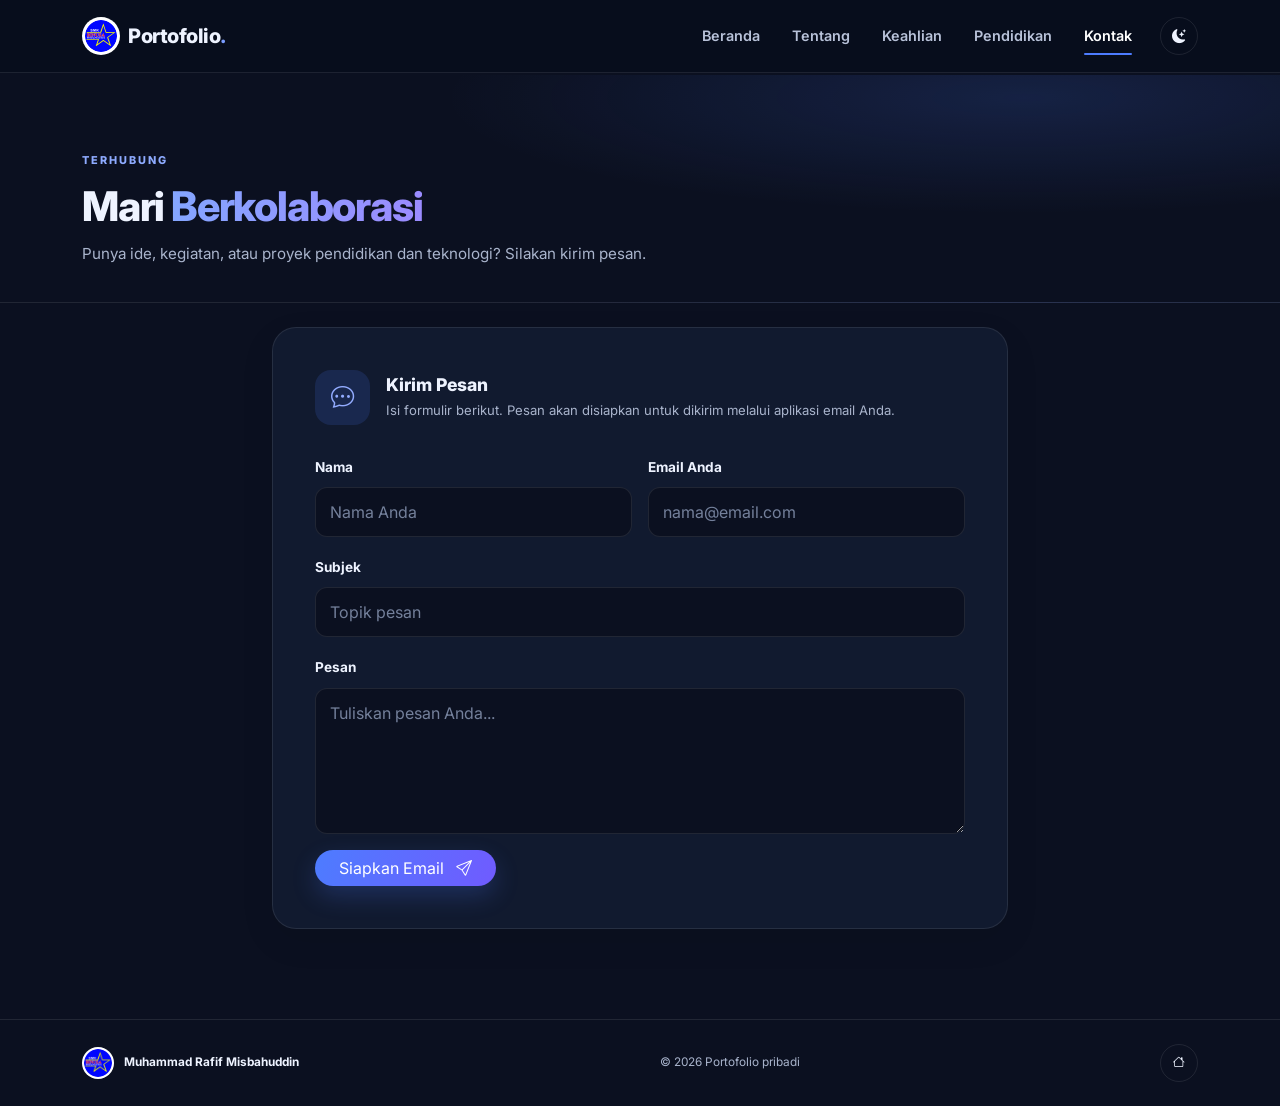
==== kontak.html @ 79b855a7 "Update Project My Profil" ====
<!doctype html>
<html lang="id">
<head>
  <meta charset="utf-8">
  <meta name="viewport" content="width=device-width, initial-scale=1">
  <meta name="description" content="Portofolio profesional Muhammad Rafif Misbahuddin, S.Kom., M.Kom.">
  <title>Kontak | Muhammad Rafif Misbahuddin</title>
  <link href="https://cdn.jsdelivr.net/npm/bootstrap@5.3.3/dist/css/bootstrap.min.css" rel="stylesheet">
  <link href="https://cdn.jsdelivr.net/npm/bootstrap-icons@1.11.3/font/bootstrap-icons.min.css" rel="stylesheet">
  <link rel="preconnect" href="https://fonts.googleapis.com">
  <link rel="preconnect" href="https://fonts.gstatic.com" crossorigin>
  <link href="https://fonts.googleapis.com/css2?family=Inter:wght@400;500;600;700;800&display=swap" rel="stylesheet">
  <link rel="stylesheet" href="style.css">
</head>
<body>
  <nav class="navbar navbar-expand-lg navbar-dark fixed-top nav-glass">
    <div class="container">
      <a class="navbar-brand d-flex align-items-center gap-2" href="index.html">
        <img src="assets/logo-binusa.png" alt="Logo SMK Bintang Nusantara Binusa" class="brand-logo">
        <span>Portofolio<span class="brand-dot">.</span></span>
      </a>
      <button class="navbar-toggler" type="button" data-bs-toggle="collapse" data-bs-target="#navLinks" aria-controls="navLinks" aria-expanded="false" aria-label="Buka navigasi">
        <span class="navbar-toggler-icon"></span>
      </button>
      <div class="collapse navbar-collapse" id="navLinks">
        <ul class="navbar-nav ms-auto align-items-lg-center gap-lg-2">
          <li class="nav-item"><a class="nav-link "  href="index.html">Beranda</a></li>
<li class="nav-item"><a class="nav-link "  href="tentang.html">Tentang</a></li>
<li class="nav-item"><a class="nav-link "  href="keahlian.html">Keahlian</a></li>
<li class="nav-item"><a class="nav-link "  href="pendidikan.html">Pendidikan</a></li>
<li class="nav-item"><a class="nav-link active" aria-current="page" href="kontak.html">Kontak</a></li>
          <li class="nav-item ms-lg-2"><button id="themeToggle" class="btn btn-sm theme-toggle" type="button" aria-label="Ganti tema"><i class="bi bi-moon-stars-fill"></i></button></li>
        </ul>
      </div>
    </div>
  </nav>
  <main class="inner-page">
    <section class="page-hero"><div class="container"><span class="section-label">TERHUBUNG</span><h1>Mari <span>Berkolaborasi</span></h1><p>Punya ide, kegiatan, atau proyek pendidikan dan teknologi? Silakan kirim pesan.</p></div></section>
<section class="section-padding pt-4"><div class="container"><div class="row justify-content-center"><div class="col-lg-8"><div class="contact-card">
  <div class="contact-intro"><div class="contact-icon"><i class="bi bi-chat-dots"></i></div><div><h2>Kirim Pesan</h2><p>Isi formulir berikut. Pesan akan disiapkan untuk dikirim melalui aplikasi email Anda.</p></div></div>
  <form id="contactForm" class="row g-3">
    <div class="col-md-6"><label for="nama" class="form-label">Nama</label><input id="nama" name="nama" class="form-control" placeholder="Nama Anda" required></div>
    <div class="col-md-6"><label for="email" class="form-label">Email Anda</label><input id="email" name="email" type="email" class="form-control" placeholder="nama@email.com" required></div>
    <div class="col-12"><label for="subjek" class="form-label">Subjek</label><input id="subjek" name="subjek" class="form-control" placeholder="Topik pesan" required></div>
    <div class="col-12"><label for="pesan" class="form-label">Pesan</label><textarea id="pesan" name="pesan" rows="5" class="form-control" placeholder="Tuliskan pesan Anda..." required></textarea></div>
    <div class="col-12 d-flex flex-wrap align-items-center gap-3"><button class="btn btn-primary rounded-pill px-4" type="submit">Siapkan Email <i class="bi bi-send ms-2"></i></button><span id="formFeedback" class="form-feedback" role="status"></span></div>
  </form>
</div></div></div></div></section>
  </main>
  <footer class="site-footer">
    <div class="container d-flex flex-column flex-md-row justify-content-between align-items-center gap-3">
      <div class="footer-brand"><img src="assets/logo-binusa.png" alt="" class="footer-logo"><span>Muhammad Rafif Misbahuddin</span></div>
      <p class="mb-0">© <span id="year"></span> Portofolio pribadi</p>
      <a href="index.html" class="back-top" aria-label="Kembali ke beranda"><i class="bi bi-house"></i></a>
    </div>
  </footer>
  <script src="https://cdn.jsdelivr.net/npm/bootstrap@5.3.3/dist/js/bootstrap.bundle.min.js"></script>
  <script src="script.js"></script>
</body>
</html>
---- style.css ----
:root{--bg:#0b1020;--surface:#111a2f;--surface-2:#151f38;--text:#eef3ff;--muted:#a9b4cc;--primary:#4d7cff;--border:rgba(255,255,255,.09);--nav-bg:rgba(8,13,28,.86);--shadow:0 20px 60px rgba(0,0,0,.22)}
*{box-sizing:border-box}html{scroll-behavior:smooth;scroll-padding-top:82px}body{font-family:'Inter',sans-serif;background:var(--bg);color:var(--text);line-height:1.7;overflow-x:hidden}a{text-decoration:none}.nav-glass{background:var(--nav-bg);backdrop-filter:blur(16px);border-bottom:1px solid var(--border)}.navbar{padding:12px 0}.navbar-brand{font-weight:800;letter-spacing:-.5px;color:var(--text)}.brand-logo{width:38px;height:38px;object-fit:contain;background:#fff;border-radius:50%;padding:3px}.brand-dot{color:#7a9cff}.nav-link{color:#b8c2d9;font-size:.9rem;font-weight:600;padding:9px 12px!important}.nav-link:hover,.nav-link.active{color:#fff}.nav-link.active{position:relative}.nav-link.active:after{content:'';position:absolute;bottom:2px;left:12px;right:12px;height:2px;background:var(--primary);border-radius:2px}.theme-toggle{border:1px solid var(--border);color:var(--text);border-radius:50%;width:38px;height:38px}
.hero-section{min-height:100vh;display:flex;align-items:center;padding:135px 0 75px;position:relative;isolation:isolate;background:radial-gradient(ellipse at 80% 35%,rgba(77,124,255,.17),transparent 40%),radial-gradient(ellipse at 10% 90%,rgba(122,92,255,.12),transparent 35%)}.hero-grid{position:absolute;inset:0;z-index:-1;opacity:.18;background-image:linear-gradient(rgba(150,170,220,.14) 1px,transparent 1px),linear-gradient(90deg,rgba(150,170,220,.14) 1px,transparent 1px);background-size:48px 48px;mask-image:linear-gradient(to bottom,black,transparent 90%)}.eyebrow,.section-label{display:inline-flex;align-items:center;gap:9px;color:#8eabff;letter-spacing:2px;font-size:.73rem;font-weight:800}.eyebrow{border:1px solid rgba(105,143,255,.27);background:rgba(77,124,255,.09);padding:8px 13px;border-radius:50px;margin-bottom:23px}.status-dot{width:7px;height:7px;background:#5ce1a3;border-radius:50%;box-shadow:0 0 0 4px rgba(92,225,163,.12)}.hero-kicker{color:var(--muted);font-size:1.15rem}.hero-title{font-weight:800;letter-spacing:-2.6px;line-height:1.05;font-size:clamp(2.8rem,6vw,5.1rem);margin:0}.hero-title span,.page-hero h1 span{background:linear-gradient(95deg,#84a6ff,#9b8bff);color:transparent;background-clip:text}.credentials{font-weight:700;font-size:1.25rem;color:#b4c6ff;margin-top:15px}.hero-description{color:var(--muted);max-width:620px;font-size:1.02rem}.btn-primary{background:linear-gradient(110deg,#4d7cff,#705bff);border:0;box-shadow:0 10px 25px rgba(77,124,255,.22)}.btn-primary:hover{background:linear-gradient(110deg,#628bff,#806dff);transform:translateY(-2px)}.btn-outline-light{border-color:rgba(255,255,255,.28);color:var(--text)}.hero-socials{display:flex;flex-wrap:wrap;gap:22px;color:#aab6d0;font-size:.88rem}.hero-socials i{color:#91aaff;margin-right:6px}.portrait-wrap{position:relative;max-width:400px;margin:0 auto;padding:20px}.portrait-card{padding:10px;border:1px solid rgba(145,170,255,.35);background:linear-gradient(145deg,rgba(255,255,255,.12),rgba(255,255,255,.025));border-radius:32px;transform:rotate(2deg);box-shadow:var(--shadow);position:relative;z-index:1}.portrait{display:block;width:100%;height:450px;object-fit:cover;object-position:center top;border-radius:24px}.portrait-orbit{position:absolute;border:1px solid rgba(105,143,255,.28);border-radius:50%}.orbit-one{width:390px;height:390px;top:10px;left:5px}.orbit-two{width:460px;height:460px;top:-25px;left:-30px;border-style:dashed;opacity:.5}.floating-badge{position:absolute;z-index:2;display:flex;gap:10px;align-items:center;background:rgba(20,30,54,.94);border:1px solid rgba(255,255,255,.13);box-shadow:var(--shadow);padding:12px 16px;border-radius:16px;font-size:.72rem;color:#b6c2da;line-height:1.45}.floating-badge i{font-size:1.4rem;color:#90aaff}.floating-badge b{color:#fff;font-size:.78rem}.badge-top{top:65px;right:-30px}.badge-bottom{bottom:55px;left:-35px}
.home-shortcuts{max-width:1000px;margin-left:auto;margin-right:auto}.shortcut-card{height:100%;display:flex;align-items:center;gap:10px;padding:16px;background:rgba(20,30,54,.75);border:1px solid var(--border);border-radius:15px;color:var(--text);font-size:.88rem;font-weight:700;transition:.2s}.shortcut-card>i:first-child{font-size:1.2rem;color:#8daaff}.shortcut-card:hover{transform:translateY(-4px);border-color:rgba(113,145,255,.45);color:#fff}
.inner-page{padding-top:75px;min-height:80vh}.page-hero{padding:70px 0 35px;background:radial-gradient(ellipse at 80% 10%,rgba(77,124,255,.16),transparent 40%);border-bottom:1px solid var(--border)}.page-hero h1{font-size:clamp(2.3rem,5vw,3.7rem);font-weight:800;letter-spacing:-1.8px;margin:10px 0}.page-hero p{color:var(--muted);max-width:700px;margin:0}.section-padding{padding:90px 0}.content-card,.school-card,.skill-card,.contact-card{background:var(--surface);border:1px solid var(--border);border-radius:24px;padding:30px;box-shadow:0 12px 35px rgba(0,0,0,.08)}.card-heading{font-size:1.25rem;font-weight:800;margin-bottom:20px}.card-heading i{color:#8ca8ff;margin-right:8px}.content-card p{color:var(--muted)}.content-card strong{color:var(--text)}.info-list{display:grid;gap:15px;margin-top:25px}.info-list>div{display:flex;align-items:center;gap:13px}.info-list>div>i{width:42px;height:42px;display:grid;place-items:center;background:rgba(77,124,255,.13);color:#91aaff;border-radius:13px;font-size:1.2rem}.info-list span{display:flex;flex-direction:column;line-height:1.45}.info-list b{font-size:.9rem}.info-list small{color:var(--muted);font-size:.82rem}.school-card{text-align:center;display:flex;flex-direction:column;align-items:center;justify-content:center;background:linear-gradient(145deg,#172344,#10172a)}.school-logo{width:115px;height:115px;object-fit:contain;margin:20px auto 12px}.school-card h2{font-weight:800;font-size:1.25rem;margin:0}.school-subtitle{color:#91aaff;font-weight:800;letter-spacing:3px;margin:0}.school-divider{width:70px;height:2px;background:linear-gradient(90deg,#4d7cff,#8c7bff);margin:22px 0}.tkj-logo{width:75px;height:88px;object-fit:contain;margin-bottom:12px}.school-card h3{font-size:.95rem;font-weight:700;max-width:270px}.muted-small{color:var(--muted);font-size:.8rem;margin:3px 0 0}
.skill-card{padding:28px;transition:transform .25s,border-color .25s,background .25s}.skill-card:hover{transform:translateY(-7px);border-color:rgba(113,145,255,.45);background:var(--surface-2)}.skill-card h2{font-weight:800;font-size:1.08rem}.skill-card p{color:var(--muted);font-size:.91rem}.skill-icon{width:54px;height:54px;border-radius:16px;display:grid;place-items:center;font-size:1.5rem;margin-bottom:22px}.skill-icon.blue{background:rgba(77,124,255,.15);color:#8daaff}.skill-icon.purple{background:rgba(155,110,255,.15);color:#b89aff}.skill-icon.orange{background:rgba(255,169,92,.14);color:#ffba78}.skill-icon.green{background:rgba(73,219,158,.13);color:#69e6b0}.skill-icon.pink{background:rgba(255,105,168,.13);color:#ff8dbd}.skill-icon.cyan{background:rgba(60,208,232,.13);color:#6de3f5}.skill-tags{display:flex;gap:7px;flex-wrap:wrap;margin-top:18px}.skill-tags span{background:rgba(255,255,255,.055);color:#b7c5e3;padding:4px 9px;border-radius:6px;font-size:.7rem;font-weight:700}
.timeline{max-width:760px;position:relative}.timeline:before{content:'';position:absolute;top:10px;bottom:15px;left:24px;width:1px;background:linear-gradient(#4d7cff,rgba(77,124,255,.05))}.timeline-item{display:flex;gap:22px;position:relative;margin-bottom:22px}.timeline-marker{z-index:1;width:49px;height:49px;min-width:49px;display:grid;place-items:center;background:#182748;border:1px solid rgba(115,150,255,.4);border-radius:50%;color:#a0b5ff;font-size:1.15rem}.timeline-content{flex:1;background:var(--surface);border:1px solid var(--border);border-radius:18px;padding:22px 25px}.timeline-type{font-size:.68rem;letter-spacing:1.5px;color:#8ea9ff;font-weight:800}.timeline-content h2{font-size:1.1rem;font-weight:800;margin:5px 0}.timeline-content p{margin:0 0 4px;color:#d5def2}.timeline-content small{color:var(--muted)}.notice-card{display:flex;gap:12px;align-items:flex-start;background:rgba(77,124,255,.08);border:1px solid rgba(77,124,255,.18);padding:16px 18px;border-radius:14px;color:var(--muted);font-size:.88rem}.notice-card i{color:#8ca8ff;font-size:1.2rem}.page-next-link{display:flex;justify-content:center;margin-top:40px}
.contact-card{padding:clamp(22px,4vw,42px)}.contact-intro{display:flex;align-items:center;gap:16px;margin-bottom:28px}.contact-icon{display:grid;place-items:center;width:55px;height:55px;flex-shrink:0;background:rgba(77,124,255,.15);color:#93acff;border-radius:16px;font-size:1.45rem}.contact-intro h2{font-size:1.2rem;font-weight:800;margin:0 0 3px}.contact-intro p{color:var(--muted);font-size:.86rem;margin:0}.form-label{font-weight:700;font-size:.85rem}.form-control{background:var(--bg);border:1px solid var(--border);color:var(--text);border-radius:12px;padding:12px 14px}.form-control:focus{background:var(--bg);color:var(--text);border-color:#6386ff;box-shadow:0 0 0 .2rem rgba(77,124,255,.15)}.form-control::placeholder{color:#74809b}.form-feedback{color:#7de5b1;font-size:.84rem}.privacy-note{color:var(--muted);font-size:.76rem;margin:20px 0 0}
.site-footer{padding:24px 0;border-top:1px solid var(--border);color:var(--muted);font-size:.78rem}.footer-brand{display:flex;align-items:center;gap:10px;color:var(--text);font-weight:700}.footer-logo{width:32px;height:32px;object-fit:contain;background:#fff;border-radius:50%;padding:2px}.back-top{display:grid;place-items:center;width:38px;height:38px;border:1px solid var(--border);border-radius:50%;color:var(--text)}
body.light-theme{--bg:#f4f7ff;--surface:#fff;--surface-2:#f8faff;--text:#18213a;--muted:#66718b;--border:rgba(25,45,90,.12);--nav-bg:rgba(247,249,255,.92);--shadow:0 20px 60px rgba(25,45,90,.12)}body.light-theme .hero-section{background:radial-gradient(ellipse at 80% 35%,rgba(77,124,255,.14),transparent 40%),#f4f7ff}body.light-theme .nav-link{color:#5d6881}body.light-theme .nav-link:hover,body.light-theme .nav-link.active{color:#17213a}body.light-theme .btn-outline-light{color:#17213a;border-color:rgba(25,45,90,.25)}body.light-theme .floating-badge{background:rgba(255,255,255,.96);color:#65718b}body.light-theme .floating-badge b{color:#18213a}body.light-theme .school-card{background:linear-gradient(145deg,#fff,#edf2ff)}body.light-theme .timeline-content p{color:#34405a}body.light-theme .form-control,body.light-theme .form-control:focus{background:#f9faff;color:var(--text)}
@media(max-width:991.98px){.navbar-collapse{padding:14px 0 8px}.nav-link.active:after{display:none}.hero-section{padding-top:120px}.portrait-wrap{max-width:340px}.portrait{height:390px}.orbit-one{width:330px;height:330px}.orbit-two{width:380px;height:380px}.badge-top{right:-15px}.badge-bottom{left:-15px}.inner-page{padding-top:70px}}
@media(max-width:575.98px){.section-padding{padding:65px 0}.hero-section{padding:105px 0 60px}.hero-title{letter-spacing:-1.5px}.portrait-wrap{max-width:285px;padding:13px}.portrait{height:330px}.orbit-one{width:270px;height:270px;left:10px}.orbit-two{width:310px;height:310px;left:-10px}.floating-badge{padding:9px 11px}.badge-top{right:-20px;top:45px}.badge-bottom{left:-20px;bottom:35px}.content-card,.school-card,.skill-card{padding:23px}.timeline-item{gap:13px}.timeline-marker{width:42px;height:42px;min-width:42px}.timeline:before{left:20px}.timeline-content{padding:18px}.footer-brand{text-align:center}.site-footer .container{text-align:center}.page-hero{padding:55px 0 28px}}
@media(prefers-reduced-motion:reduce){html{scroll-behavior:auto}*,*:before,*:after{animation-duration:.01ms!important;transition-duration:.01ms!important}}


/* ===== Animasi tambahan ===== */
@keyframes fadeUpIn {
  from { opacity: 0; transform: translate3d(0, 26px, 0); }
  to { opacity: 1; transform: translate3d(0, 0, 0); }
}
@keyframes fadeInSoft {
  from { opacity: 0; }
  to { opacity: 1; }
}
@keyframes floatPortrait {
  0%, 100% { transform: translateY(0) rotate(2deg); }
  50% { transform: translateY(-10px) rotate(1deg); }
}
@keyframes orbitSpin {
  from { transform: rotate(0deg); }
  to { transform: rotate(360deg); }
}
@keyframes badgeFloat {
  0%, 100% { transform: translateY(0); }
  50% { transform: translateY(-7px); }
}
@keyframes glowPulse {
  0%, 100% { opacity: .35; filter: blur(0); }
  50% { opacity: .75; filter: blur(3px); }
}
@keyframes shineSweep {
  0% { transform: translateX(-140%) skewX(-18deg); }
  100% { transform: translateX(240%) skewX(-18deg); }
}
@keyframes navDrop {
  from { opacity: 0; transform: translateY(-8px); }
  to { opacity: 1; transform: translateY(0); }
}
@keyframes statusBlink {
  0%, 100% { box-shadow: 0 0 0 4px rgba(92,225,163,.12); }
  50% { box-shadow: 0 0 0 7px rgba(92,225,163,.04); }
}
.status-dot { animation: statusBlink 2s ease-in-out infinite; }
.navbar-brand { transition: transform .25s ease; }
.navbar-brand:hover { transform: translateY(-2px); }
.navbar .nav-link { transition: color .2s ease, transform .2s ease; }
.navbar .nav-link:hover { transform: translateY(-2px); }
.hero-section::before {
  content: "";
  position: absolute;
  z-index: -1;
  width: 360px;
  height: 360px;
  top: 18%;
  right: 4%;
  border-radius: 50%;
  background: rgba(83, 111, 255, .13);
  filter: blur(70px);
  animation: glowPulse 6s ease-in-out infinite;
  pointer-events: none;
}
.hero-section .eyebrow { animation: fadeUpIn .65s both; }
.hero-title { animation: fadeUpIn .8s .08s both; }
.hero-description { animation: fadeUpIn .8s .18s both; }
.hero-section .btn { animation: fadeUpIn .7s .25s both; transition: transform .22s ease, box-shadow .22s ease; }
.portrait-card { animation: floatPortrait 6s ease-in-out infinite; }
.orbit-one { animation: fadeInSoft 1.1s both; }
.orbit-two { animation: orbitSpin 42s linear infinite; }
.badge-top { animation: badgeFloat 4.5s ease-in-out infinite; }
.badge-bottom { animation: badgeFloat 5.2s ease-in-out .6s infinite; }
.shortcut-card { position: relative; overflow: hidden; }
.shortcut-card::after {
  content: "";
  position: absolute;
  inset: -20% auto -20% -35%;
  width: 25%;
  background: linear-gradient(90deg, transparent, rgba(255,255,255,.13), transparent);
  transform: translateX(-140%) skewX(-18deg);
  pointer-events: none;
}
.shortcut-card:hover::after { animation: shineSweep .8s ease; }
.skill-card, .content-card, .school-card, .timeline-content, .contact-card {
  transition: transform .25s ease, border-color .25s ease, box-shadow .25s ease;
}
.content-card:hover, .school-card:hover, .timeline-content:hover, .contact-card:hover {
  border-color: rgba(113,145,255,.35);
  box-shadow: 0 18px 45px rgba(0,0,0,.12);
}
.skill-icon { transition: transform .3s ease; }
.skill-card:hover .skill-icon { transform: rotate(-7deg) scale(1.08); }
.theme-toggle { transition: transform .25s ease, background .25s ease; }
.theme-toggle:hover { transform: rotate(12deg) scale(1.06); }
.btn-primary, .btn-outline-light { transition: transform .2s ease, box-shadow .2s ease, background .2s ease; }
.page-hero .section-label { animation: fadeUpIn .5s both; }
.page-hero h1 { animation: fadeUpIn .65s .08s both; }
.page-hero p { animation: fadeUpIn .65s .16s both; }

/* Elemen muncul saat masuk ke area pandang; jika JS mati, konten tetap terlihat. */
.js-motion .reveal-on-scroll {
  opacity: 0;
  transform: translateY(22px);
  transition: opacity .65s ease, transform .65s cubic-bezier(.2,.75,.25,1);
}
.js-motion .reveal-on-scroll.is-visible {
  opacity: 1;
  transform: translateY(0);
}
.js-motion .reveal-on-scroll[data-delay="1"] { transition-delay: .08s; }
.js-motion .reveal-on-scroll[data-delay="2"] { transition-delay: .16s; }
.js-motion .reveal-on-scroll[data-delay="3"] { transition-delay: .24s; }
.js-motion .reveal-on-scroll[data-delay="4"] { transition-delay: .32s; }

@media (prefers-reduced-motion: reduce) {
  *, *::before, *::after {
    animation-duration: .01ms !important;
    animation-iteration-count: 1 !important;
    scroll-behavior: auto !important;
    transition-duration: .01ms !important;
  }
  .js-motion .reveal-on-scroll { opacity: 1; transform: none; }
}


/* ===== Penyesuaian tipografi: lebih proporsional di layar PC ===== */
@media (min-width: 992px) {
  .hero-title {
    font-size: clamp(2.65rem, 4.05vw, 3.85rem);
    letter-spacing: -1.8px;
    line-height: 1.08;
  }
  .hero-kicker { font-size: 1rem; }
  .credentials { font-size: 1.1rem; margin-top: 12px; }
  .hero-description { font-size: .94rem; line-height: 1.8; max-width: 560px; }
  .eyebrow { font-size: .68rem; margin-bottom: 18px; }
  .hero-section .btn { font-size: .95rem; padding-top: .72rem; padding-bottom: .72rem; }
  .page-hero h1 { font-size: clamp(2.25rem, 3.2vw, 3rem); letter-spacing: -1.2px; }
  .page-hero p { font-size: .95rem; }
  .section-label { font-size: .68rem; }
  .content-card p, .skill-card p { font-size: .88rem; line-height: 1.75; }
  .card-heading { font-size: 1.12rem; }
  .skill-card h2 { font-size: 1rem; }
  .timeline-content h2 { font-size: 1.02rem; }
  .timeline-content p, .timeline-content small { font-size: .86rem; }
  .contact-intro h2 { font-size: 1.1rem; }
  .contact-intro p { font-size: .82rem; }
  .shortcut-card { font-size: .82rem; padding: 14px; }
  .site-footer { font-size: .74rem; }
}
@media (min-width: 1200px) {
  .hero-title { font-size: 3.65rem; }
  .hero-description { font-size: .92rem; }
}
@media (min-width: 992px) and (max-width: 1199.98px) {
  .hero-title { font-size: 2.8rem; }
  .portrait { height: 390px; }
  .portrait-wrap { max-width: 340px; }
}


/* Nama pada hero index tetap satu baris di layar desktop, tanpa gelar. */
.hero-name-one-line {
  white-space: nowrap;
  font-size: clamp(2rem, 3.15vw, 3.35rem);
  letter-spacing: -1.4px;
  line-height: 1.15;
}
@media (min-width: 992px) and (max-width: 1199.98px) {
  .hero-name-one-line { font-size: clamp(1.9rem, 2.8vw, 2.55rem); letter-spacing: -1.1px; }
}
@media (max-width: 575.98px) {
  .hero-name-one-line {
    white-space: normal;
    font-size: clamp(2rem, 8vw, 2.8rem);
    letter-spacing: -1.2px;
  }
}


/* Riwayat pendidikan Universitas Pamulang */
.education-intro-card {
  display: flex;
  align-items: center;
  gap: 24px;
  padding: 25px 30px;
  border: 1px solid var(--border);
  border-radius: 22px;
  background: linear-gradient(110deg, var(--surface), var(--surface-2));
}
.unpam-logo { width: 94px; height: 94px; object-fit: contain; flex: 0 0 auto; }
.education-intro-card h2 { font-size: 1.35rem; font-weight: 800; margin: 5px 0; }
.education-intro-card p { color: var(--muted); margin: 0; font-size: .92rem; }
.education-degree-card {
  padding: 30px;
  background: var(--surface);
  border: 1px solid var(--border);
  border-radius: 24px;
  box-shadow: 0 12px 35px rgba(0,0,0,.08);
  transition: transform .25s ease, border-color .25s ease, box-shadow .25s ease;
}
.education-degree-card:hover { transform: translateY(-6px); border-color: rgba(113,145,255,.45); box-shadow: 0 18px 45px rgba(0,0,0,.12); }
.degree-topline { display: flex; align-items: center; justify-content: space-between; gap: 12px; }
.degree-icon { width: 46px; height: 46px; display: grid; place-items: center; background: rgba(77,124,255,.15); color: #91aaff; border-radius: 14px; font-size: 1.25rem; }
.degree-icon.purple { background: rgba(155,110,255,.15); color: #b89aff; }
.degree-level { color: var(--muted); font-weight: 800; font-size: .72rem; letter-spacing: 1px; }
.degree-logo { display: block; width: 92px; height: 92px; object-fit: contain; margin: 24px 0 20px; }
.education-degree-card h2 { font-size: 1.35rem; font-weight: 800; margin: 7px 0 4px; }
.degree-subtitle { color: var(--muted); font-size: .9rem; margin: 0; }
.degree-divider { width: 64px; height: 3px; border-radius: 3px; background: linear-gradient(90deg,#4d7cff,#8c7bff); margin: 20px 0; }
.degree-description { color: var(--muted); font-size: .9rem; margin: 0; }
@media (max-width: 575.98px) {
  .education-intro-card { padding: 20px; gap: 15px; align-items: flex-start; }
  .unpam-logo { width: 68px; height: 68px; }
  .education-intro-card h2 { font-size: 1.1rem; }
  .education-intro-card p { font-size: .82rem; }
  .education-degree-card { padding: 23px; }
}


/* Tahun masuk dan tahun lulus pada kartu pendidikan */
.education-years {
  display: grid;
  grid-template-columns: repeat(2, minmax(0, 1fr));
  gap: 12px;
  margin-top: 22px;
}
.education-years > div {
  display: flex;
  flex-direction: column;
  gap: 4px;
  padding: 12px 14px;
  border: 1px solid var(--border);
  border-radius: 14px;
  background: var(--surface-2);
}
.education-years span {
  color: var(--muted);
  font-size: .75rem;
}
.education-years strong {
  font-size: 1.2rem;
  line-height: 1.2;
  font-weight: 800;
}
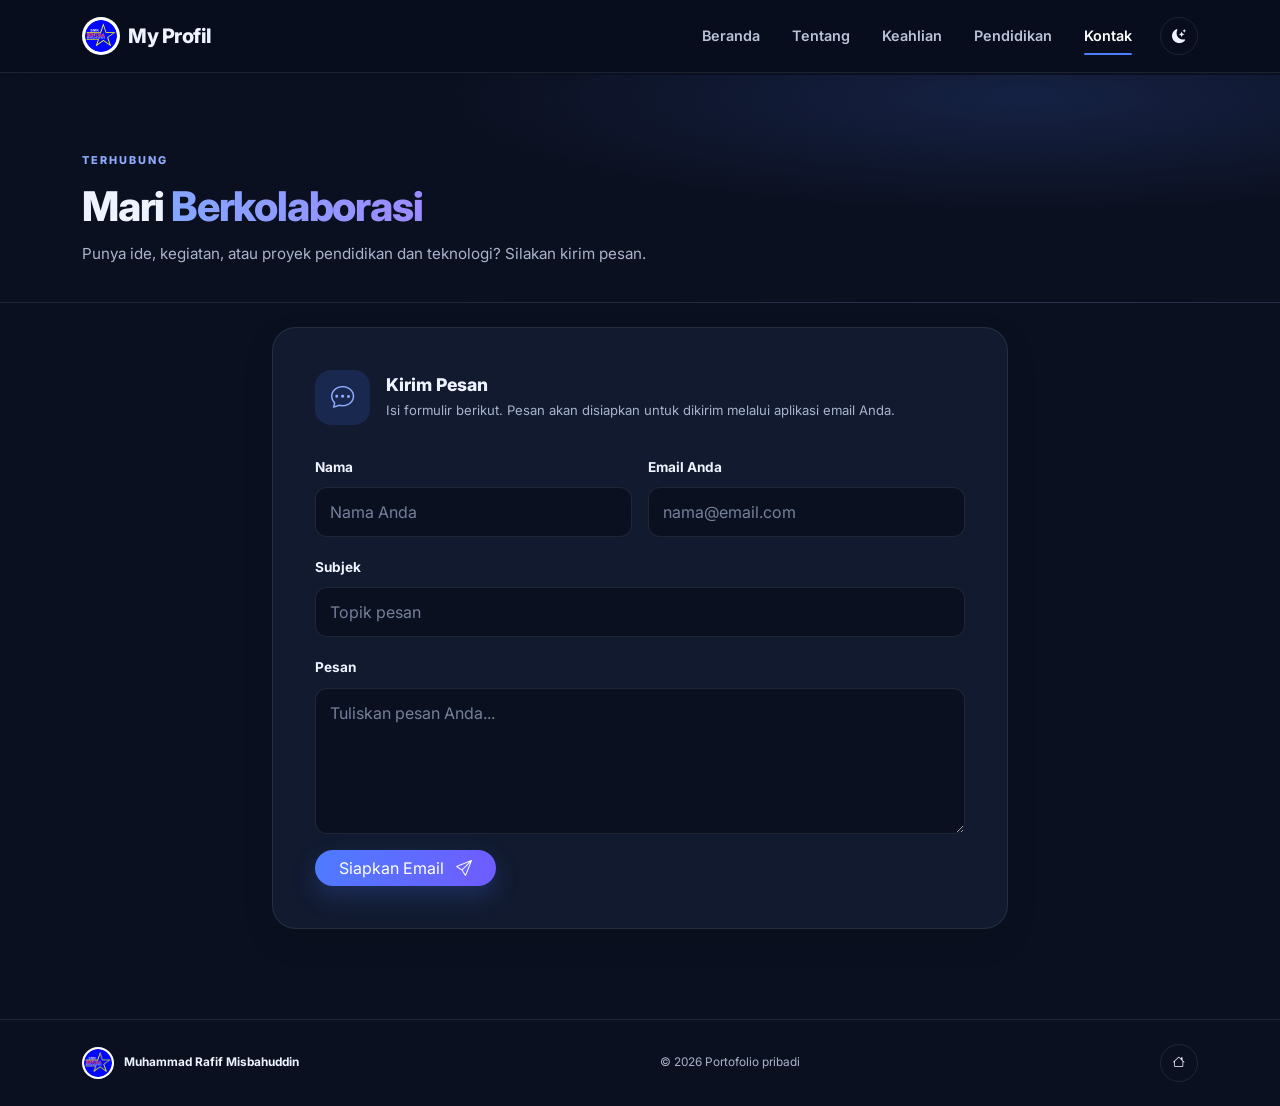
==== commit d3e90737: "edit" ====
--- a/kontak.html
+++ b/kontak.html
@@ -4,7 +4,7 @@
   <meta charset="utf-8">
   <meta name="viewport" content="width=device-width, initial-scale=1">
   <meta name="description" content="Portofolio profesional Muhammad Rafif Misbahuddin, S.Kom., M.Kom.">
-  <title>Kontak | Muhammad Rafif Misbahuddin</title>
+  <title>Kontak</title>
   <link href="https://cdn.jsdelivr.net/npm/bootstrap@5.3.3/dist/css/bootstrap.min.css" rel="stylesheet">
   <link href="https://cdn.jsdelivr.net/npm/bootstrap-icons@1.11.3/font/bootstrap-icons.min.css" rel="stylesheet">
   <link rel="preconnect" href="https://fonts.googleapis.com">
@@ -17,7 +17,7 @@
     <div class="container">
       <a class="navbar-brand d-flex align-items-center gap-2" href="index.html">
         <img src="assets/logo-binusa.png" alt="Logo SMK Bintang Nusantara Binusa" class="brand-logo">
-        <span>Portofolio<span class="brand-dot">.</span></span>
+        <span>My Profil<span class="brand-dot">
       </a>
       <button class="navbar-toggler" type="button" data-bs-toggle="collapse" data-bs-target="#navLinks" aria-controls="navLinks" aria-expanded="false" aria-label="Buka navigasi">
         <span class="navbar-toggler-icon"></span>
